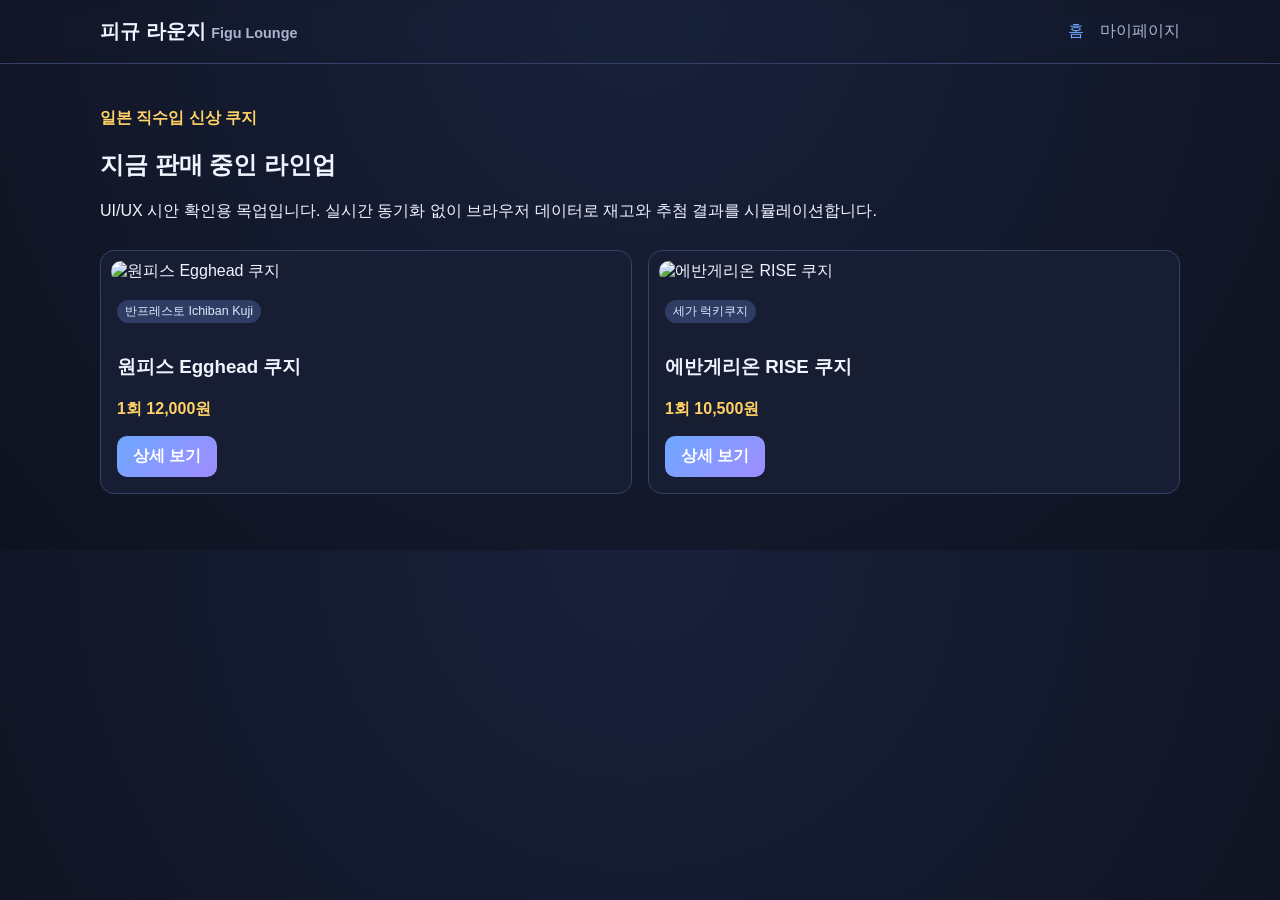
==== index.html @ 4586d1d3 "Create Figu Lounge stage-1 static mockup pages" ====
<!doctype html>
<html lang="ko">
  <head>
    <meta charset="UTF-8" />
    <meta name="viewport" content="width=device-width, initial-scale=1.0" />
    <title>피규 라운지 | 쿠지 메인</title>
    <link rel="stylesheet" href="assets/css/style.css" />
  </head>
  <body>
    <header class="top-header">
      <div class="container header-inner">
        <h1>피규 라운지 <span>Figu Lounge</span></h1>
        <nav>
          <a href="index.html" class="active">홈</a>
          <a href="mypage.html">마이페이지</a>
        </nav>
      </div>
    </header>

    <main class="container page">
      <section class="hero">
        <p class="kicker">일본 직수입 신상 쿠지</p>
        <h2>지금 판매 중인 라인업</h2>
        <p>
          UI/UX 시안 확인용 목업입니다. 실시간 동기화 없이 브라우저 데이터로 재고와 추첨 결과를
          시뮬레이션합니다.
        </p>
      </section>

      <section>
        <div id="product-grid" class="product-grid"></div>
      </section>
    </main>

    <script src="assets/js/mock-data.js"></script>
    <script>
      const { products, formatPrice } = window.FIGU_DATA;
      const productGrid = document.getElementById('product-grid');

      productGrid.innerHTML = products
        .map(
          (product) => `
          <article class="card">
            <img src="${product.thumbnail}" alt="${product.title}" />
            <div class="card-body">
              <p class="badge">${product.series}</p>
              <h3>${product.title}</h3>
              <p class="price">1회 ${formatPrice(product.price)}</p>
              <a href="detail.html?id=${product.id}" class="btn">상세 보기</a>
            </div>
          </article>
        `
        )
        .join('');
    </script>
  </body>
</html>
---- assets/css/style.css ----
:root {
  --bg: #0f1320;
  --panel: #181f33;
  --card: #222b45;
  --text: #f0f4ff;
  --muted: #a9b4d0;
  --primary: #6ea8ff;
  --accent: #ffd166;
  --danger: #ef476f;
  --line: #334266;
}

* {
  box-sizing: border-box;
}

body {
  margin: 0;
  font-family: 'Pretendard', 'Noto Sans KR', sans-serif;
  background: radial-gradient(circle at top, #18213b, var(--bg));
  color: var(--text);
}

a {
  color: inherit;
  text-decoration: none;
}

.container {
  width: min(1080px, 92%);
  margin: 0 auto;
}

.top-header {
  border-bottom: 1px solid var(--line);
  backdrop-filter: blur(6px);
}

.header-inner {
  display: flex;
  justify-content: space-between;
  align-items: center;
  padding: 18px 0;
}

h1 {
  font-size: 1.25rem;
  margin: 0;
}

h1 span {
  font-size: 0.9rem;
  color: var(--muted);
}

nav {
  display: flex;
  gap: 16px;
}

nav a {
  color: var(--muted);
}

nav a.active,
nav a:hover {
  color: var(--primary);
}

.page {
  padding: 28px 0 56px;
}

.hero {
  margin-bottom: 28px;
}

.kicker {
  margin-bottom: 6px;
  color: var(--accent);
  font-weight: 700;
}

.product-grid {
  display: grid;
  grid-template-columns: repeat(auto-fit, minmax(230px, 1fr));
  gap: 16px;
}

.card,
.stock-board,
.shipping-box,
.history-item,
.draw-panel {
  border: 1px solid var(--line);
  background: rgba(24, 31, 51, 0.9);
  border-radius: 14px;
}

.card img,
.detail-image {
  width: 100%;
  display: block;
  border-radius: 10px;
  object-fit: cover;
}

.card {
  padding: 10px;
}

.card-body {
  padding: 6px;
}

.badge {
  display: inline-block;
  padding: 3px 8px;
  border-radius: 999px;
  background: #2f3c63;
  color: #e0e8ff;
  font-size: 0.78rem;
}

.price {
  color: var(--accent);
  font-weight: 700;
}

.btn {
  border: none;
  background: linear-gradient(135deg, var(--primary), #9f8cff);
  color: white;
  padding: 10px 16px;
  border-radius: 10px;
  font-weight: 700;
  cursor: pointer;
  display: inline-block;
}

.btn.ghost {
  background: transparent;
  border: 1px solid var(--line);
}

.btn.large {
  font-size: 1rem;
  padding: 12px 20px;
}

.detail-layout {
  display: grid;
  grid-template-columns: minmax(280px, 1fr) 1.5fr;
  gap: 24px;
  margin-bottom: 20px;
}

.stock-board {
  padding: 18px;
}

.stock-list {
  list-style: none;
  margin: 0;
  padding: 0;
  display: grid;
  gap: 12px;
}

.stock-item {
  background: var(--card);
  padding: 12px;
  border-radius: 10px;
}

.stock-title-wrap {
  display: flex;
  justify-content: space-between;
  margin-bottom: 8px;
}

.stock-bar-track {
  height: 10px;
  background: #12192d;
  border-radius: 999px;
  overflow: hidden;
  margin-bottom: 6px;
}

.stock-bar {
  height: 100%;
  background: linear-gradient(135deg, #7ef4cc, #6ea8ff);
}

.payment-modal {
  border: 1px solid var(--line);
  border-radius: 12px;
  background: var(--panel);
  color: var(--text);
  width: min(420px, 90%);
}

.modal-actions {
  display: flex;
  justify-content: flex-end;
  gap: 8px;
  margin-top: 20px;
}

.draw-page {
  display: grid;
  place-items: center;
}

.draw-panel {
  width: min(560px, 100%);
  text-align: center;
  padding: 28px;
}

.capsule {
  width: 180px;
  height: 180px;
  border-radius: 50%;
  margin: 16px auto;
  background: linear-gradient(160deg, #233054, #445f9b);
  display: grid;
  place-items: center;
  transform-style: preserve-3d;
}

.capsule.animate {
  animation: bounce 0.9s ease-in-out 2, flip 1.2s ease-in-out forwards;
}

.capsule-inner {
  width: 72%;
  height: 72%;
  border-radius: 50%;
  background: rgba(255, 255, 255, 0.15);
  display: grid;
  place-items: center;
  font-size: 2rem;
  font-weight: 800;
}

.draw-status {
  color: var(--muted);
}

.history-list {
  list-style: none;
  margin: 16px 0;
  padding: 0;
  display: grid;
  gap: 10px;
}

.history-item {
  padding: 14px;
}

.history-item.empty {
  text-align: center;
  color: var(--muted);
}

.shipping-box {
  padding: 18px;
}

.muted {
  color: var(--muted);
}

@keyframes bounce {
  0%,
  100% {
    transform: translateY(0);
  }
  50% {
    transform: translateY(-18px);
  }
}

@keyframes flip {
  from {
    transform: rotateY(0deg);
  }
  to {
    transform: rotateY(540deg);
  }
}

@media (max-width: 768px) {
  .detail-layout {
    grid-template-columns: 1fr;
  }
}
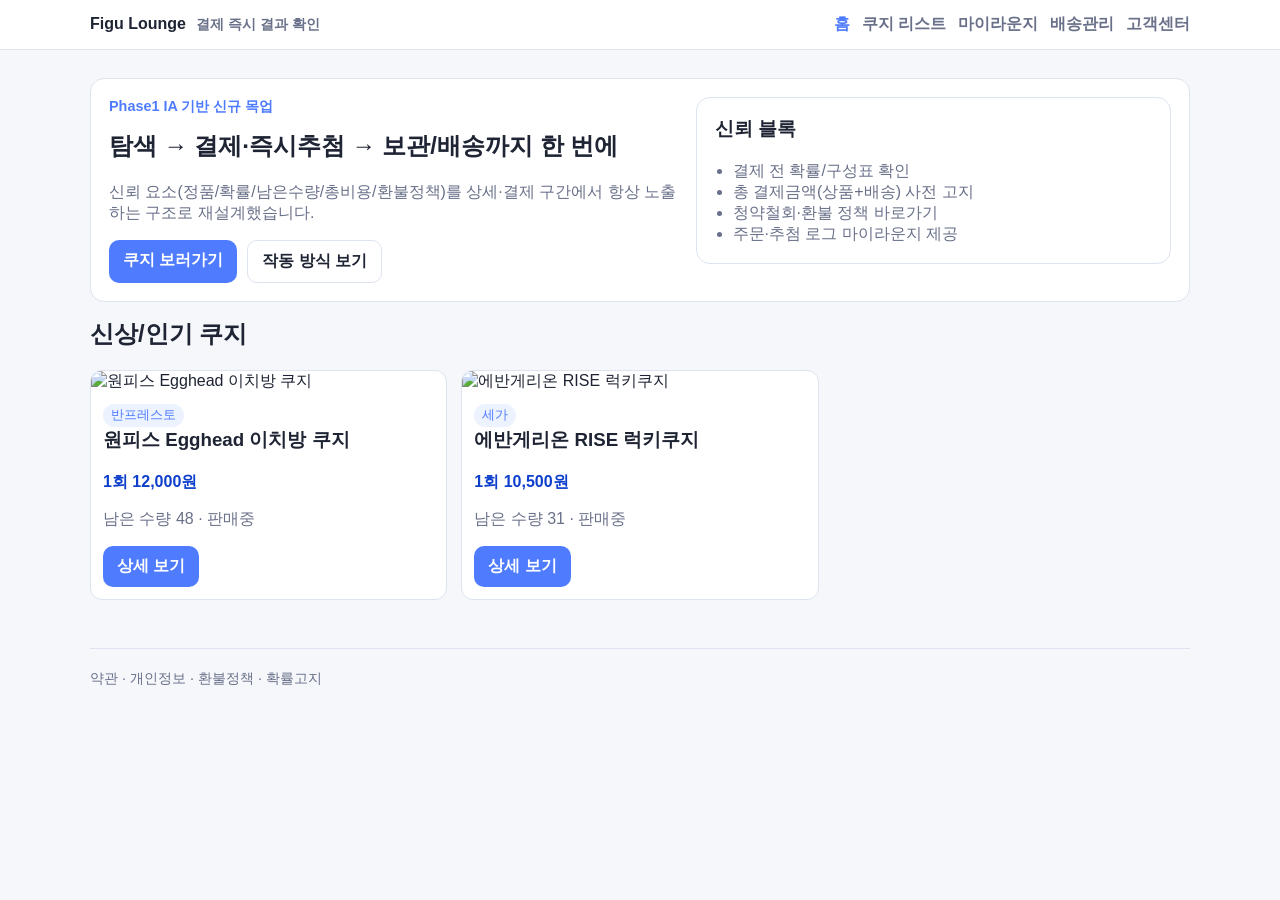
==== commit 2c7ef95d: "feat: replace legacy mockup with phase1 IA-based flow" ====
--- a/index.html
+++ b/index.html
@@ -3,53 +3,71 @@
   <head>
     <meta charset="UTF-8" />
     <meta name="viewport" content="width=device-width, initial-scale=1.0" />
-    <title>피규 라운지 | 쿠지 메인</title>
+    <title>Figu Lounge | 홈</title>
     <link rel="stylesheet" href="assets/css/style.css" />
   </head>
   <body>
     <header class="top-header">
       <div class="container header-inner">
-        <h1>피규 라운지 <span>Figu Lounge</span></h1>
-        <nav>
+        <p class="brand-title">Figu Lounge <span>결제 즉시 결과 확인</span></p>
+        <nav class="main-nav">
           <a href="index.html" class="active">홈</a>
-          <a href="mypage.html">마이페이지</a>
+          <a href="kuji.html">쿠지 리스트</a>
+          <a href="mypage.html">마이라운지</a>
+          <a href="shipping.html">배송관리</a>
+          <a href="help.html">고객센터</a>
         </nav>
       </div>
     </header>
 
     <main class="container page">
-      <section class="hero">
-        <p class="kicker">일본 직수입 신상 쿠지</p>
-        <h2>지금 판매 중인 라인업</h2>
-        <p>
-          UI/UX 시안 확인용 목업입니다. 실시간 동기화 없이 브라우저 데이터로 재고와 추첨 결과를
-          시뮬레이션합니다.
-        </p>
+      <section class="hero panel">
+        <div>
+          <p class="kicker">Phase1 IA 기반 신규 목업</p>
+          <h1>탐색 → 결제·즉시추첨 → 보관/배송까지 한 번에</h1>
+          <p class="muted">신뢰 요소(정품/확률/남은수량/총비용/환불정책)를 상세·결제 구간에서 항상 노출하는 구조로 재설계했습니다.</p>
+          <div class="cta-row">
+            <a class="btn" href="kuji.html">쿠지 보러가기</a>
+            <a class="btn ghost" href="help.html">작동 방식 보기</a>
+          </div>
+        </div>
+        <div class="panel">
+          <h3>신뢰 블록</h3>
+          <ul class="notice-list">
+            <li>결제 전 확률/구성표 확인</li>
+            <li>총 결제금액(상품+배송) 사전 고지</li>
+            <li>청약철회·환불 정책 바로가기</li>
+            <li>주문·추첨 로그 마이라운지 제공</li>
+          </ul>
+        </div>
       </section>
 
-      <section>
-        <div id="product-grid" class="product-grid"></div>
+      <section style="margin-top: 16px">
+        <h2>신상/인기 쿠지</h2>
+        <div id="home-grid" class="grid-3"></div>
       </section>
     </main>
 
+    <footer class="container footer">약관 · 개인정보 · 환불정책 · 확률고지</footer>
+
     <script src="assets/js/mock-data.js"></script>
     <script>
-      const { products, formatPrice } = window.FIGU_DATA;
-      const productGrid = document.getElementById('product-grid');
-
-      productGrid.innerHTML = products
+      const { kujiItems, KRW } = window.FIGU;
+      const grid = document.getElementById('home-grid');
+      grid.innerHTML = kujiItems
         .map(
-          (product) => `
-          <article class="card">
-            <img src="${product.thumbnail}" alt="${product.title}" />
-            <div class="card-body">
-              <p class="badge">${product.series}</p>
-              <h3>${product.title}</h3>
-              <p class="price">1회 ${formatPrice(product.price)}</p>
-              <a href="detail.html?id=${product.id}" class="btn">상세 보기</a>
-            </div>
-          </article>
-        `
+          (item) => `
+        <article class="kuji-card">
+          <img src="${item.image}" alt="${item.title}" />
+          <div class="body">
+            <span class="badge">${item.brand}</span>
+            <h3>${item.title}</h3>
+            <p class="price">1회 ${KRW(item.price)}</p>
+            <p class="muted">남은 수량 ${item.remain} · ${item.status}</p>
+            <a href="detail.html?id=${item.id}" class="btn">상세 보기</a>
+          </div>
+        </article>
+      `
         )
         .join('');
     </script>
--- a/assets/css/style.css
+++ b/assets/css/style.css
@@ -1,299 +1,180 @@
 :root {
-  --bg: #0f1320;
-  --panel: #181f33;
-  --card: #222b45;
-  --text: #f0f4ff;
-  --muted: #a9b4d0;
-  --primary: #6ea8ff;
-  --accent: #ffd166;
-  --danger: #ef476f;
-  --line: #334266;
+  --bg: #f5f7fb;
+  --surface: #ffffff;
+  --text: #1e2433;
+  --muted: #697089;
+  --line: #dde3ef;
+  --primary: #4f7cff;
+  --primary-ink: #ffffff;
+  --accent: #ffb703;
+  --ok: #2a9d8f;
 }
 
-* {
-  box-sizing: border-box;
-}
-
+* { box-sizing: border-box; }
 body {
   margin: 0;
   font-family: 'Pretendard', 'Noto Sans KR', sans-serif;
-  background: radial-gradient(circle at top, #18213b, var(--bg));
   color: var(--text);
+  background: var(--bg);
 }
 
-a {
-  color: inherit;
-  text-decoration: none;
-}
+a { color: inherit; text-decoration: none; }
 
-.container {
-  width: min(1080px, 92%);
-  margin: 0 auto;
-}
+.container { width: min(1100px, 92%); margin: 0 auto; }
 
 .top-header {
+  background: #fff;
   border-bottom: 1px solid var(--line);
-  backdrop-filter: blur(6px);
+  position: sticky;
+  top: 0;
+  z-index: 10;
 }
 
 .header-inner {
   display: flex;
   justify-content: space-between;
   align-items: center;
-  padding: 18px 0;
+  padding: 14px 0;
+  gap: 20px;
 }
 
-h1 {
-  font-size: 1.25rem;
-  margin: 0;
-}
+.brand-title { font-weight: 800; margin: 0; }
+.brand-title span { color: var(--muted); font-size: 0.85rem; margin-left: 6px; }
 
-h1 span {
-  font-size: 0.9rem;
-  color: var(--muted);
-}
+.main-nav { display: flex; flex-wrap: wrap; gap: 12px; }
+.main-nav a { color: var(--muted); font-weight: 600; }
+.main-nav a.active, .main-nav a:hover { color: var(--primary); }
 
-nav {
-  display: flex;
-  gap: 16px;
-}
+.page { padding: 28px 0 48px; }
 
-nav a {
-  color: var(--muted);
-}
-
-nav a.active,
-nav a:hover {
-  color: var(--primary);
-}
-
-.page {
-  padding: 28px 0 56px;
+.panel {
+  background: var(--surface);
+  border: 1px solid var(--line);
+  border-radius: 14px;
+  padding: 18px;
 }
 
 .hero {
-  margin-bottom: 28px;
+  display: grid;
+  gap: 16px;
+  grid-template-columns: 1.2fr 1fr;
+  align-items: start;
 }
 
+h1,h2,h3,p { margin-top: 0; }
+
 .kicker {
-  margin-bottom: 6px;
-  color: var(--accent);
-  font-weight: 700;
-}
-
-.product-grid {
-  display: grid;
-  grid-template-columns: repeat(auto-fit, minmax(230px, 1fr));
-  gap: 16px;
-}
-
-.card,
-.stock-board,
-.shipping-box,
-.history-item,
-.draw-panel {
-  border: 1px solid var(--line);
-  background: rgba(24, 31, 51, 0.9);
-  border-radius: 14px;
-}
-
-.card img,
-.detail-image {
-  width: 100%;
-  display: block;
-  border-radius: 10px;
-  object-fit: cover;
-}
-
-.card {
-  padding: 10px;
-}
-
-.card-body {
-  padding: 6px;
-}
-
-.badge {
-  display: inline-block;
-  padding: 3px 8px;
-  border-radius: 999px;
-  background: #2f3c63;
-  color: #e0e8ff;
-  font-size: 0.78rem;
-}
-
-.price {
-  color: var(--accent);
+  color: var(--primary);
+  font-size: 0.9rem;
   font-weight: 700;
 }
 
 .btn {
-  border: none;
-  background: linear-gradient(135deg, var(--primary), #9f8cff);
-  color: white;
-  padding: 10px 16px;
+  display: inline-block;
+  border: 0;
   border-radius: 10px;
+  background: var(--primary);
+  color: var(--primary-ink);
+  padding: 10px 14px;
+  cursor: pointer;
   font-weight: 700;
-  cursor: pointer;
+}
+
+.btn.ghost {
+  background: #fff;
+  border: 1px solid var(--line);
+  color: var(--text);
+}
+
+.grid-3 {
+  display: grid;
+  grid-template-columns: repeat(3, minmax(0, 1fr));
+  gap: 14px;
+}
+
+.grid-2 {
+  display: grid;
+  grid-template-columns: repeat(2, minmax(0, 1fr));
+  gap: 14px;
+}
+
+.kuji-card {
+  background: var(--surface);
+  border: 1px solid var(--line);
+  border-radius: 12px;
+  overflow: hidden;
+}
+
+.kuji-card img {
+  width: 100%;
+  height: 150px;
+  object-fit: cover;
+}
+
+.kuji-card .body { padding: 12px; }
+
+.badge {
+  background: #edf2ff;
+  color: var(--primary);
+  font-size: 0.8rem;
+  padding: 3px 8px;
+  border-radius: 999px;
   display: inline-block;
 }
 
-.btn.ghost {
-  background: transparent;
+.muted { color: var(--muted); }
+.price { color: #0d3ecc; font-weight: 800; }
+
+.filters {
+  display: grid;
+  grid-template-columns: 1fr 1fr 1fr auto;
+  gap: 10px;
+  margin-bottom: 14px;
+}
+
+input, select {
+  width: 100%;
+  padding: 9px;
+  border-radius: 8px;
+  border: 1px solid var(--line);
+  background: #fff;
+}
+
+table {
+  width: 100%;
+  border-collapse: collapse;
+  background: #fff;
   border: 1px solid var(--line);
 }
 
-.btn.large {
-  font-size: 1rem;
-  padding: 12px 20px;
+th, td {
+  border-bottom: 1px solid var(--line);
+  padding: 9px;
+  text-align: left;
+  font-size: 0.92rem;
 }
 
-.detail-layout {
-  display: grid;
-  grid-template-columns: minmax(280px, 1fr) 1.5fr;
-  gap: 24px;
-  margin-bottom: 20px;
+.cta-row { display: flex; gap: 10px; flex-wrap: wrap; }
+
+.notice-list { margin: 0; padding-left: 18px; color: var(--muted); }
+
+.footer {
+  border-top: 1px solid var(--line);
+  padding: 20px 0 34px;
+  color: var(--muted);
+  font-size: 0.9rem;
 }
 
-.stock-board {
-  padding: 18px;
-}
-
-.stock-list {
-  list-style: none;
-  margin: 0;
-  padding: 0;
-  display: grid;
-  gap: 12px;
-}
-
-.stock-item {
-  background: var(--card);
-  padding: 12px;
-  border-radius: 10px;
-}
-
-.stock-title-wrap {
-  display: flex;
-  justify-content: space-between;
-  margin-bottom: 8px;
-}
-
-.stock-bar-track {
-  height: 10px;
-  background: #12192d;
+.result-badge {
+  display: inline-block;
+  padding: 8px 12px;
   border-radius: 999px;
-  overflow: hidden;
-  margin-bottom: 6px;
-}
-
-.stock-bar {
-  height: 100%;
-  background: linear-gradient(135deg, #7ef4cc, #6ea8ff);
-}
-
-.payment-modal {
-  border: 1px solid var(--line);
-  border-radius: 12px;
-  background: var(--panel);
-  color: var(--text);
-  width: min(420px, 90%);
-}
-
-.modal-actions {
-  display: flex;
-  justify-content: flex-end;
-  gap: 8px;
-  margin-top: 20px;
-}
-
-.draw-page {
-  display: grid;
-  place-items: center;
-}
-
-.draw-panel {
-  width: min(560px, 100%);
-  text-align: center;
-  padding: 28px;
-}
-
-.capsule {
-  width: 180px;
-  height: 180px;
-  border-radius: 50%;
-  margin: 16px auto;
-  background: linear-gradient(160deg, #233054, #445f9b);
-  display: grid;
-  place-items: center;
-  transform-style: preserve-3d;
-}
-
-.capsule.animate {
-  animation: bounce 0.9s ease-in-out 2, flip 1.2s ease-in-out forwards;
-}
-
-.capsule-inner {
-  width: 72%;
-  height: 72%;
-  border-radius: 50%;
-  background: rgba(255, 255, 255, 0.15);
-  display: grid;
-  place-items: center;
-  font-size: 2rem;
+  background: #e8fff7;
+  color: var(--ok);
   font-weight: 800;
 }
 
-.draw-status {
-  color: var(--muted);
+@media (max-width: 900px) {
+  .hero, .grid-3, .grid-2 { grid-template-columns: 1fr; }
+  .filters { grid-template-columns: 1fr 1fr; }
 }
-
-.history-list {
-  list-style: none;
-  margin: 16px 0;
-  padding: 0;
-  display: grid;
-  gap: 10px;
-}
-
-.history-item {
-  padding: 14px;
-}
-
-.history-item.empty {
-  text-align: center;
-  color: var(--muted);
-}
-
-.shipping-box {
-  padding: 18px;
-}
-
-.muted {
-  color: var(--muted);
-}
-
-@keyframes bounce {
-  0%,
-  100% {
-    transform: translateY(0);
-  }
-  50% {
-    transform: translateY(-18px);
-  }
-}
-
-@keyframes flip {
-  from {
-    transform: rotateY(0deg);
-  }
-  to {
-    transform: rotateY(540deg);
-  }
-}
-
-@media (max-width: 768px) {
-  .detail-layout {
-    grid-template-columns: 1fr;
-  }
-}
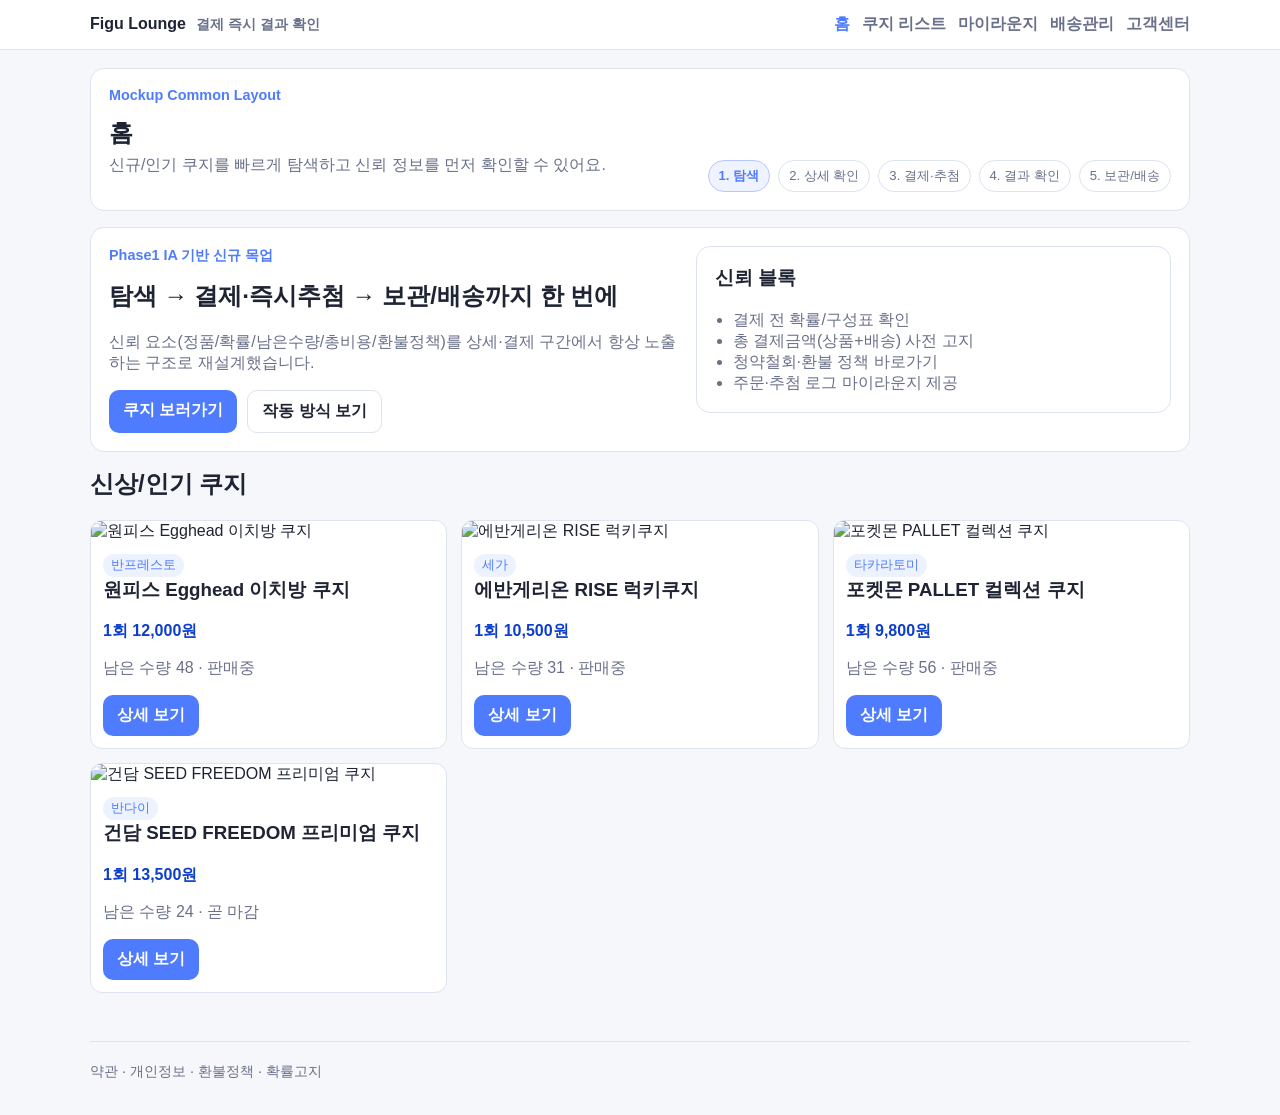
==== commit 7854c4c6: "Add shared mockup layout banner across pages" ====
--- a/index.html
+++ b/index.html
@@ -6,7 +6,7 @@
     <title>Figu Lounge | 홈</title>
     <link rel="stylesheet" href="assets/css/style.css" />
   </head>
-  <body>
+  <body data-page="home">
     <header class="top-header">
       <div class="container header-inner">
         <p class="brand-title">Figu Lounge <span>결제 즉시 결과 확인</span></p>
@@ -71,5 +71,6 @@
         )
         .join('');
     </script>
+      <script src="assets/js/layout.js"></script>
   </body>
 </html>
--- a/assets/css/style.css
+++ b/assets/css/style.css
@@ -178,3 +178,54 @@
   .hero, .grid-3, .grid-2 { grid-template-columns: 1fr; }
   .filters { grid-template-columns: 1fr 1fr; }
 }
+
+@media (max-width: 640px) {
+  .header-inner { align-items: flex-start; }
+  .main-nav { gap: 10px 14px; }
+  .filters { grid-template-columns: 1fr; }
+  .page { padding-top: 20px; }
+  table { font-size: 0.86rem; }
+}
+
+.mockup-layout {
+  margin-top: 18px;
+  margin-bottom: -12px;
+  display: flex;
+  justify-content: space-between;
+  gap: 14px;
+  align-items: flex-end;
+  flex-wrap: wrap;
+}
+
+.layout-head h2 {
+  margin-bottom: 6px;
+}
+
+.flow-chips {
+  display: flex;
+  gap: 8px;
+  flex-wrap: wrap;
+}
+
+.flow-chip {
+  border: 1px solid var(--line);
+  border-radius: 999px;
+  padding: 6px 10px;
+  font-size: 0.82rem;
+  color: var(--muted);
+  background: #fff;
+}
+
+.flow-chip.active {
+  color: var(--primary);
+  border-color: #b7c7ff;
+  background: #eff3ff;
+  font-weight: 700;
+}
+
+@media (max-width: 640px) {
+  .mockup-layout {
+    margin-top: 12px;
+    margin-bottom: -4px;
+  }
+}
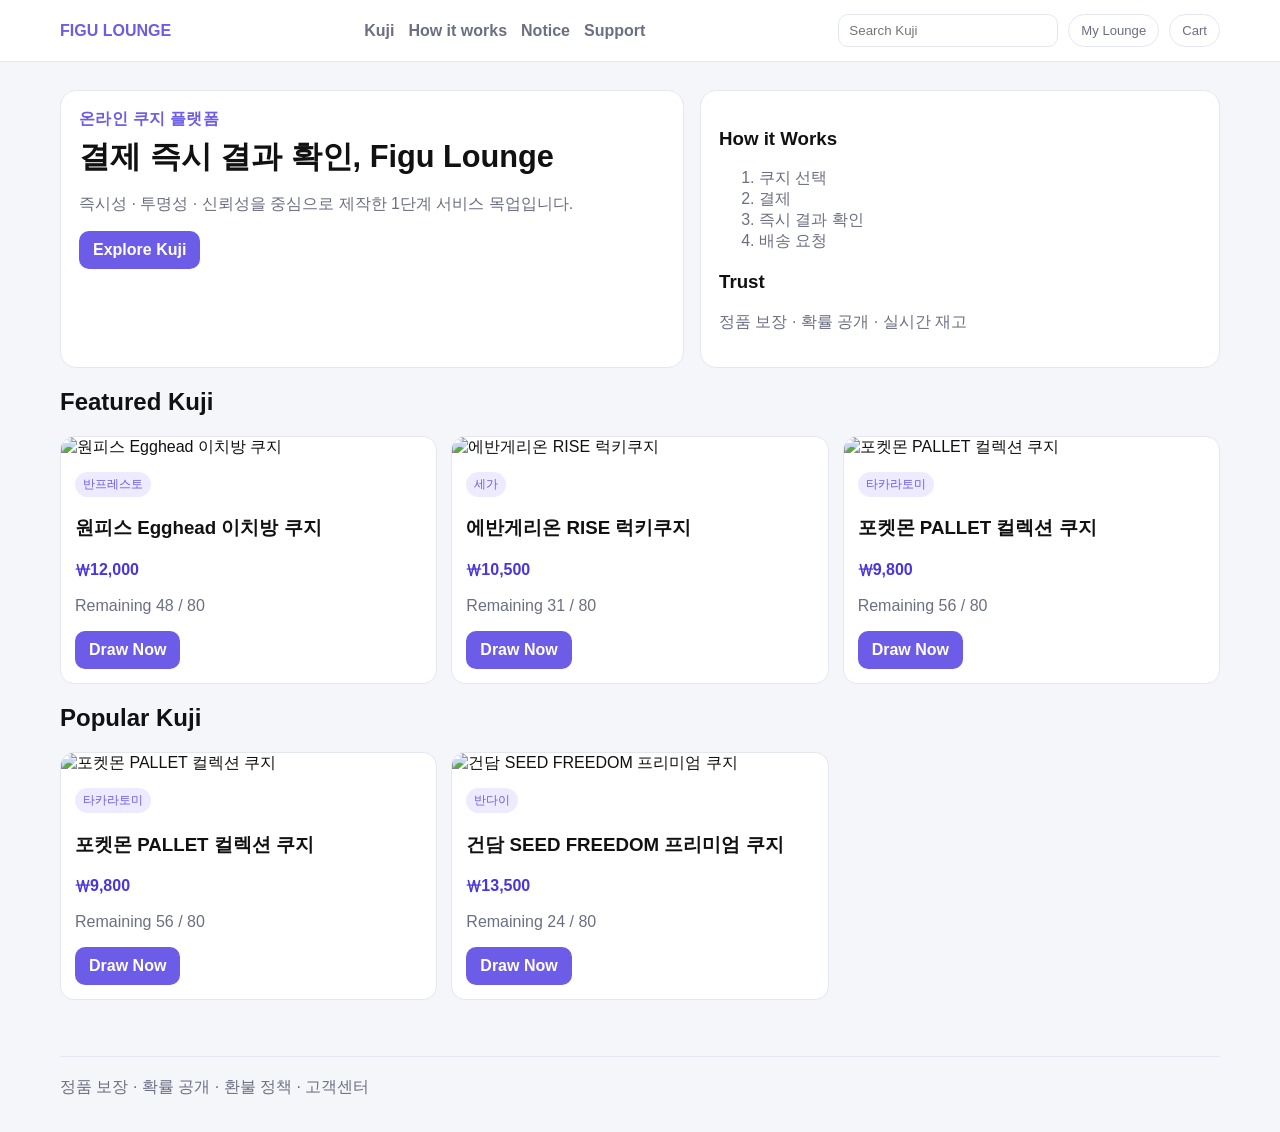
==== commit 20ee6b51: "feat: figu lounge 1단계 8개 화면 목업 반영" ====
--- a/index.html
+++ b/index.html
@@ -3,74 +3,80 @@
   <head>
     <meta charset="UTF-8" />
     <meta name="viewport" content="width=device-width, initial-scale=1.0" />
-    <title>Figu Lounge | 홈</title>
+    <title>Figu Lounge | Home</title>
     <link rel="stylesheet" href="assets/css/style.css" />
   </head>
-  <body data-page="home">
+  <body>
     <header class="top-header">
       <div class="container header-inner">
-        <p class="brand-title">Figu Lounge <span>결제 즉시 결과 확인</span></p>
-        <nav class="main-nav">
-          <a href="index.html" class="active">홈</a>
-          <a href="kuji.html">쿠지 리스트</a>
-          <a href="mypage.html">마이라운지</a>
-          <a href="shipping.html">배송관리</a>
-          <a href="help.html">고객센터</a>
-        </nav>
+        <div class="header-row">
+          <p class="logo">FIGU LOUNGE</p>
+          <nav class="main-nav">
+            <a href="kuji.html">Kuji</a>
+            <a href="help.html">How it works</a>
+            <a href="help.html">Notice</a>
+            <a href="help.html">Support</a>
+          </nav>
+          <div class="header-tools">
+            <input class="search-box" placeholder="Search Kuji" />
+            <span class="tool-chip">My Lounge</span>
+            <span class="tool-chip">Cart</span>
+          </div>
+        </div>
       </div>
     </header>
 
     <main class="container page">
-      <section class="hero panel">
-        <div>
-          <p class="kicker">Phase1 IA 기반 신규 목업</p>
-          <h1>탐색 → 결제·즉시추첨 → 보관/배송까지 한 번에</h1>
-          <p class="muted">신뢰 요소(정품/확률/남은수량/총비용/환불정책)를 상세·결제 구간에서 항상 노출하는 구조로 재설계했습니다.</p>
-          <div class="cta-row">
-            <a class="btn" href="kuji.html">쿠지 보러가기</a>
-            <a class="btn ghost" href="help.html">작동 방식 보기</a>
-          </div>
-        </div>
-        <div class="panel">
-          <h3>신뢰 블록</h3>
-          <ul class="notice-list">
-            <li>결제 전 확률/구성표 확인</li>
-            <li>총 결제금액(상품+배송) 사전 고지</li>
-            <li>청약철회·환불 정책 바로가기</li>
-            <li>주문·추첨 로그 마이라운지 제공</li>
-          </ul>
-        </div>
+      <section class="hero">
+        <article class="panel">
+          <p class="kicker">온라인 쿠지 플랫폼</p>
+          <h1>결제 즉시 결과 확인, Figu Lounge</h1>
+          <p class="muted">즉시성 · 투명성 · 신뢰성을 중심으로 제작한 1단계 서비스 목업입니다.</p>
+          <a class="btn" href="kuji.html">Explore Kuji</a>
+        </article>
+        <article class="panel">
+          <h3>How it Works</h3>
+          <ol class="muted">
+            <li>쿠지 선택</li>
+            <li>결제</li>
+            <li>즉시 결과 확인</li>
+            <li>배송 요청</li>
+          </ol>
+          <h3>Trust</h3>
+          <p class="muted">정품 보장 · 확률 공개 · 실시간 재고</p>
+        </article>
       </section>
 
       <section style="margin-top: 16px">
-        <h2>신상/인기 쿠지</h2>
-        <div id="home-grid" class="grid-3"></div>
+        <h2>Featured Kuji</h2>
+        <div id="featured-grid" class="grid-3"></div>
+      </section>
+
+      <section style="margin-top: 16px">
+        <h2>Popular Kuji</h2>
+        <div id="popular-grid" class="grid-3"></div>
       </section>
     </main>
 
-    <footer class="container footer">약관 · 개인정보 · 환불정책 · 확률고지</footer>
+    <footer class="container footer">정품 보장 · 확률 공개 · 환불 정책 · 고객센터</footer>
 
     <script src="assets/js/mock-data.js"></script>
     <script>
       const { kujiItems, KRW } = window.FIGU;
-      const grid = document.getElementById('home-grid');
-      grid.innerHTML = kujiItems
-        .map(
-          (item) => `
+      const renderCard = (item) => `
         <article class="kuji-card">
           <img src="${item.image}" alt="${item.title}" />
           <div class="body">
             <span class="badge">${item.brand}</span>
             <h3>${item.title}</h3>
-            <p class="price">1회 ${KRW(item.price)}</p>
-            <p class="muted">남은 수량 ${item.remain} · ${item.status}</p>
-            <a href="detail.html?id=${item.id}" class="btn">상세 보기</a>
+            <p class="price">₩${item.price.toLocaleString('ko-KR')}</p>
+            <p class="muted">Remaining ${item.remain} / 80</p>
+            <a href="detail.html?id=${item.id}" class="btn">Draw Now</a>
           </div>
-        </article>
-      `
-        )
-        .join('');
+        </article>`;
+
+      document.getElementById('featured-grid').innerHTML = kujiItems.slice(0, 3).map(renderCard).join('');
+      document.getElementById('popular-grid').innerHTML = kujiItems.slice(2, 5).map(renderCard).join('');
     </script>
-      <script src="assets/js/layout.js"></script>
   </body>
 </html>
--- a/assets/css/style.css
+++ b/assets/css/style.css
@@ -1,89 +1,153 @@
 :root {
-  --bg: #f5f7fb;
-  --surface: #ffffff;
-  --text: #1e2433;
-  --muted: #697089;
-  --line: #dde3ef;
-  --primary: #4f7cff;
-  --primary-ink: #ffffff;
-  --accent: #ffb703;
-  --ok: #2a9d8f;
-}
-
-* { box-sizing: border-box; }
+  --primary: #6c5ce7;
+  --secondary: #a29bfe;
+  --dark: #111111;
+  --gray: #f5f6fa;
+  --accent: #ff7675;
+  --line: #e4e7f2;
+  --text-subtle: #6b6f82;
+  --success: #1f9d73;
+}
+
+* {
+  box-sizing: border-box;
+}
+
 body {
   margin: 0;
   font-family: 'Pretendard', 'Noto Sans KR', sans-serif;
-  color: var(--text);
-  background: var(--bg);
-}
-
-a { color: inherit; text-decoration: none; }
-
-.container { width: min(1100px, 92%); margin: 0 auto; }
+  background: var(--gray);
+  color: var(--dark);
+}
+
+a {
+  color: inherit;
+  text-decoration: none;
+}
+
+.container {
+  width: min(1160px, 92%);
+  margin: 0 auto;
+}
 
 .top-header {
-  background: #fff;
-  border-bottom: 1px solid var(--line);
   position: sticky;
   top: 0;
-  z-index: 10;
+  z-index: 20;
+  background: #fff;
+  border-bottom: 1px solid var(--line);
 }
 
 .header-inner {
+  padding: 14px 0;
+  display: grid;
+  gap: 12px;
+}
+
+.header-row {
   display: flex;
+  align-items: center;
   justify-content: space-between;
+  gap: 16px;
+}
+
+.logo {
+  font-weight: 900;
+  color: var(--primary);
+  margin: 0;
+}
+
+.main-nav {
+  display: flex;
+  gap: 14px;
+  flex-wrap: wrap;
+}
+
+.main-nav a {
+  color: var(--text-subtle);
+  font-weight: 700;
+}
+
+.main-nav a.active,
+.main-nav a:hover {
+  color: var(--primary);
+}
+
+.header-tools {
+  display: flex;
+  gap: 10px;
   align-items: center;
-  padding: 14px 0;
-  gap: 20px;
-}
-
-.brand-title { font-weight: 800; margin: 0; }
-.brand-title span { color: var(--muted); font-size: 0.85rem; margin-left: 6px; }
-
-.main-nav { display: flex; flex-wrap: wrap; gap: 12px; }
-.main-nav a { color: var(--muted); font-weight: 600; }
-.main-nav a.active, .main-nav a:hover { color: var(--primary); }
-
-.page { padding: 28px 0 48px; }
+}
+
+.search-box {
+  border: 1px solid var(--line);
+  border-radius: 10px;
+  padding: 8px 10px;
+  min-width: 220px;
+}
+
+.tool-chip {
+  border: 1px solid var(--line);
+  background: #fff;
+  border-radius: 999px;
+  padding: 8px 12px;
+  font-size: 0.82rem;
+  color: var(--text-subtle);
+}
+
+.page {
+  padding: 28px 0 56px;
+}
 
 .panel {
-  background: var(--surface);
-  border: 1px solid var(--line);
-  border-radius: 14px;
+  background: #fff;
+  border: 1px solid var(--line);
+  border-radius: 16px;
   padding: 18px;
 }
 
 .hero {
   display: grid;
+  grid-template-columns: 1.2fr 1fr;
   gap: 16px;
-  grid-template-columns: 1.2fr 1fr;
-  align-items: start;
-}
-
-h1,h2,h3,p { margin-top: 0; }
+}
+
+.hero h1 {
+  margin-top: 0;
+  margin-bottom: 10px;
+  font-size: clamp(1.6rem, 2.4vw, 2.3rem);
+}
 
 .kicker {
-  color: var(--primary);
-  font-size: 0.9rem;
-  font-weight: 700;
+  margin: 0 0 6px;
+  color: var(--primary);
+  font-weight: 800;
+  letter-spacing: 0.02em;
+}
+
+.muted {
+  color: var(--text-subtle);
 }
 
 .btn {
   display: inline-block;
   border: 0;
+  background: var(--primary);
+  color: #fff;
   border-radius: 10px;
-  background: var(--primary);
-  color: var(--primary-ink);
   padding: 10px 14px;
+  font-weight: 800;
   cursor: pointer;
-  font-weight: 700;
 }
 
 .btn.ghost {
   background: #fff;
-  border: 1px solid var(--line);
-  color: var(--text);
+  color: var(--dark);
+  border: 1px solid var(--line);
+}
+
+.btn.alert {
+  background: var(--accent);
 }
 
 .grid-3 {
@@ -99,133 +163,143 @@
 }
 
 .kuji-card {
-  background: var(--surface);
-  border: 1px solid var(--line);
-  border-radius: 12px;
+  background: #fff;
+  border: 1px solid var(--line);
+  border-radius: 14px;
   overflow: hidden;
 }
 
 .kuji-card img {
   width: 100%;
-  height: 150px;
+  height: 162px;
   object-fit: cover;
 }
 
-.kuji-card .body { padding: 12px; }
+.kuji-card .body {
+  padding: 14px;
+}
 
 .badge {
-  background: #edf2ff;
-  color: var(--primary);
-  font-size: 0.8rem;
-  padding: 3px 8px;
+  display: inline-block;
   border-radius: 999px;
-  display: inline-block;
-}
-
-.muted { color: var(--muted); }
-.price { color: #0d3ecc; font-weight: 800; }
-
-.filters {
-  display: grid;
-  grid-template-columns: 1fr 1fr 1fr auto;
-  gap: 10px;
+  font-size: 0.78rem;
+  padding: 4px 8px;
+  background: #eeeaff;
+  color: var(--primary);
+}
+
+.price {
+  font-weight: 900;
+  color: #4935dd;
+}
+
+.list-layout {
+  display: grid;
+  grid-template-columns: 240px 1fr;
+  gap: 16px;
+}
+
+.filter-item {
   margin-bottom: 14px;
 }
 
-input, select {
-  width: 100%;
-  padding: 9px;
-  border-radius: 8px;
-  border: 1px solid var(--line);
-  background: #fff;
+.filter-item h4 {
+  margin: 0 0 8px;
+}
+
+.filter-item label {
+  display: block;
+  color: var(--text-subtle);
+  margin-bottom: 6px;
 }
 
 table {
   width: 100%;
   border-collapse: collapse;
-  background: #fff;
-  border: 1px solid var(--line);
-}
-
-th, td {
+  border: 1px solid var(--line);
+  border-radius: 12px;
+  overflow: hidden;
+  background: #fff;
+}
+
+th,
+td {
+  padding: 10px;
   border-bottom: 1px solid var(--line);
-  padding: 9px;
   text-align: left;
-  font-size: 0.92rem;
-}
-
-.cta-row { display: flex; gap: 10px; flex-wrap: wrap; }
-
-.notice-list { margin: 0; padding-left: 18px; color: var(--muted); }
+}
+
+.tabs {
+  display: flex;
+  gap: 10px;
+  margin-bottom: 12px;
+}
+
+.tab {
+  background: #fff;
+  border: 1px solid var(--line);
+  padding: 8px 12px;
+  border-radius: 999px;
+  color: var(--text-subtle);
+  font-weight: 700;
+}
+
+.tab.active {
+  color: #fff;
+  background: var(--primary);
+  border-color: var(--primary);
+}
+
+.result-highlight {
+  background: #fff5f5;
+  border: 1px solid #ffc7c6;
+  border-radius: 14px;
+  padding: 12px;
+  color: #b63d3b;
+  font-weight: 800;
+}
 
 .footer {
   border-top: 1px solid var(--line);
   padding: 20px 0 34px;
-  color: var(--muted);
-  font-size: 0.9rem;
-}
-
-.result-badge {
-  display: inline-block;
-  padding: 8px 12px;
-  border-radius: 999px;
-  background: #e8fff7;
-  color: var(--ok);
+  color: var(--text-subtle);
+}
+
+.draw-anim {
+  margin-top: 14px;
+  border: 1px dashed #d2c9ff;
+  border-radius: 12px;
+  text-align: center;
+  color: var(--primary);
+  padding: 16px;
   font-weight: 800;
 }
 
-@media (max-width: 900px) {
-  .hero, .grid-3, .grid-2 { grid-template-columns: 1fr; }
-  .filters { grid-template-columns: 1fr 1fr; }
-}
-
-@media (max-width: 640px) {
-  .header-inner { align-items: flex-start; }
-  .main-nav { gap: 10px 14px; }
-  .filters { grid-template-columns: 1fr; }
-  .page { padding-top: 20px; }
-  table { font-size: 0.86rem; }
-}
-
-.mockup-layout {
-  margin-top: 18px;
-  margin-bottom: -12px;
-  display: flex;
-  justify-content: space-between;
-  gap: 14px;
-  align-items: flex-end;
-  flex-wrap: wrap;
-}
-
-.layout-head h2 {
-  margin-bottom: 6px;
-}
-
-.flow-chips {
-  display: flex;
-  gap: 8px;
-  flex-wrap: wrap;
-}
-
-.flow-chip {
-  border: 1px solid var(--line);
-  border-radius: 999px;
-  padding: 6px 10px;
-  font-size: 0.82rem;
-  color: var(--muted);
-  background: #fff;
-}
-
-.flow-chip.active {
-  color: var(--primary);
-  border-color: #b7c7ff;
-  background: #eff3ff;
-  font-weight: 700;
-}
-
-@media (max-width: 640px) {
-  .mockup-layout {
-    margin-top: 12px;
-    margin-bottom: -4px;
-  }
-}
+@media (max-width: 920px) {
+  .hero,
+  .grid-3,
+  .grid-2,
+  .list-layout {
+    grid-template-columns: 1fr;
+  }
+
+  .search-box {
+    min-width: 140px;
+  }
+}
+
+@media (max-width: 680px) {
+  .header-row {
+    flex-direction: column;
+    align-items: flex-start;
+  }
+
+  .header-tools {
+    width: 100%;
+    flex-wrap: wrap;
+  }
+
+  .search-box {
+    width: 100%;
+  }
+}
